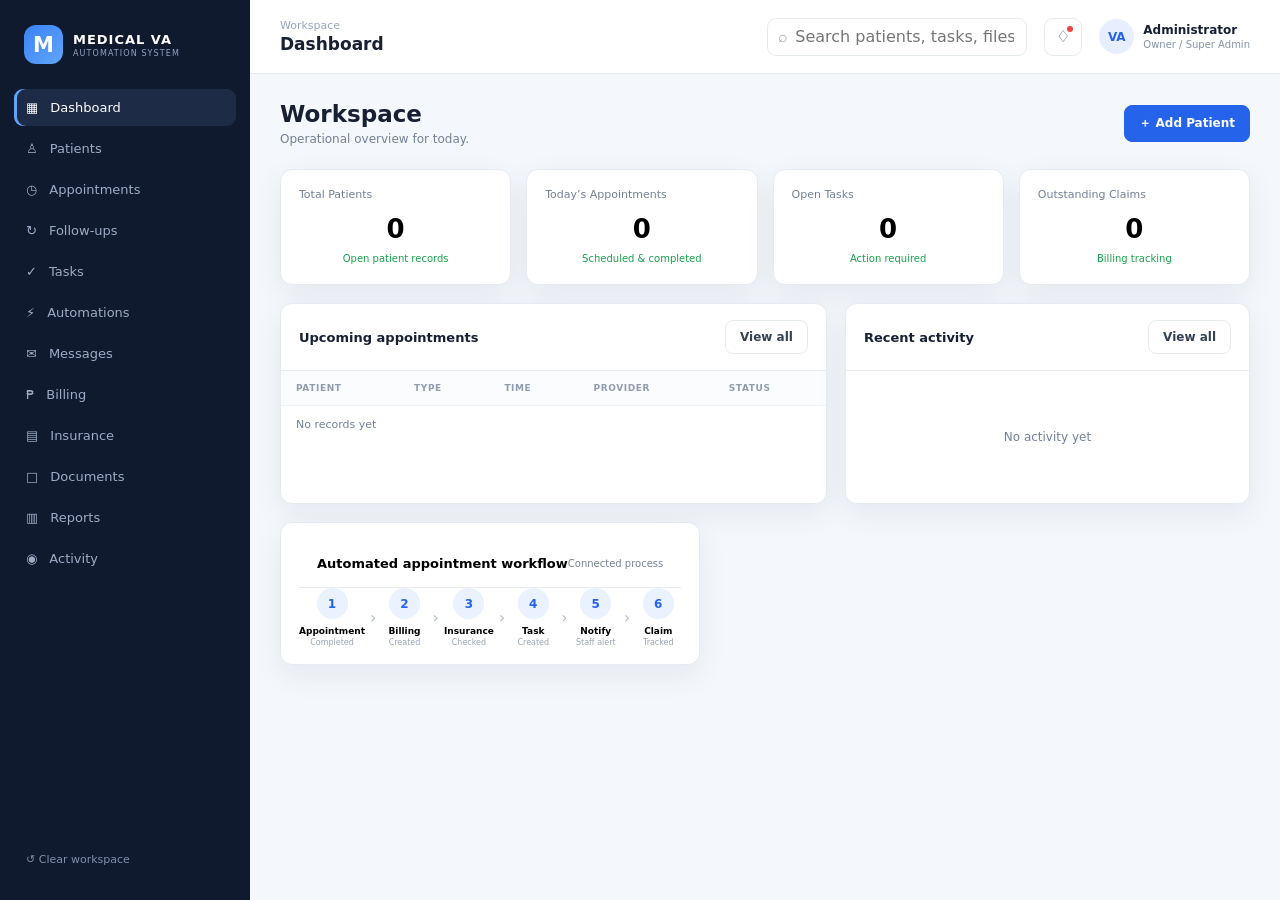
==== index.html @ 3e3c2de6 "Remove workspace ready status panel" ====
<!doctype html>
<html lang="en">
<head>
<meta charset="utf-8"><meta name="viewport" content="width=device-width,initial-scale=1">
<meta name="description" content="Medical VA Automation System — client-ready workflow management interface">
<title>Medical VA Automation System</title>
<link rel="stylesheet" href="styles.css">
</head>
<body>
<div id="app">
  <aside class="sidebar" id="sidebar">
    <div class="brand"><div class="brand-mark">M</div><div><strong>MEDICAL VA</strong><span>AUTOMATION SYSTEM</span></div></div>
    <nav id="nav">
      <button class="nav-item active" data-view="dashboard">▦ <span>Dashboard</span></button>
      <button class="nav-item" data-view="patients">♙ <span>Patients</span></button>
      <button class="nav-item" data-view="appointments">◷ <span>Appointments</span></button>
      <button class="nav-item" data-view="followups">↻ <span>Follow-ups</span></button>
      <button class="nav-item" data-view="tasks">✓ <span>Tasks</span></button>
      <button class="nav-item" data-view="automations">⚡ <span>Automations</span></button>
      <button class="nav-item" data-view="messages">✉ <span>Messages</span></button>
      <button class="nav-item" data-view="billing">₱ <span>Billing</span></button>
      <button class="nav-item" data-view="insurance">▤ <span>Insurance</span></button>
      <button class="nav-item" data-view="documents">□ <span>Documents</span></button>
      <button class="nav-item" data-view="reports">▥ <span>Reports</span></button>
      <button class="nav-item" data-view="activity">◉ <span>Activity</span></button>
    </nav>
    <div class="sidebar-bottom"><button id="resetDemo" class="reset">↺ Clear workspace</button></div>
  </aside>
  <main class="main">
    <header class="topbar"><button id="menu" class="icon-btn mobile-only">☰</button><div class="crumb"><span id="pageKicker">Workspace</span><b id="pageTitle">Dashboard</b></div><div class="top-actions"><label class="search">⌕<input id="globalSearch" placeholder="Search patients, tasks, files..."></label><button class="icon-btn" id="notificationBtn">♢<i id="notificationDot"></i></button><div class="user"><div class="avatar">VA</div><div><b>Administrator</b><small>Owner / Super Admin</small></div></div></div></header>
    <section id="content" class="content"></section>
  </main>
</div>
<div id="modalRoot"></div><div id="toast" class="toast"></div>
<script src="app.js"></script>
</body>
</html>
---- styles.css ----
:root{--bg:#f4f7fb;--panel:#fff;--ink:#172033;--muted:#748096;--line:#e6ebf2;--primary:#2563eb;--primary-soft:#eef4ff;--green:#16a34a;--amber:#d97706;--red:#dc2626;--shadow:0 10px 30px rgba(26,43,73,.07);font-family:Inter,ui-sans-serif,system-ui,-apple-system,BlinkMacSystemFont,"Segoe UI",sans-serif}*{box-sizing:border-box}body{margin:0;background:var(--bg);color:var(--ink)}button,input,select,textarea{font:inherit}button{cursor:pointer}.sidebar{position:fixed;inset:0 auto 0 0;width:250px;background:#101a2e;color:#dce5f7;padding:22px 14px;display:flex;flex-direction:column;z-index:10}.brand{display:flex;align-items:center;gap:10px;padding:3px 10px 25px}.brand-mark{width:39px;height:39px;border-radius:12px;background:linear-gradient(135deg,#3b82f6,#60a5fa);display:grid;place-items:center;color:#fff;font-size:21px;font-weight:800}.brand strong{display:block;font-size:13px;letter-spacing:1px;color:#fff}.brand span{display:block;font-size:8px;letter-spacing:1.1px;color:#92a3c3;margin-top:2px}nav{display:grid;gap:4px;overflow:auto}.nav-item{border:0;background:transparent;color:#9dacC5;text-align:left;padding:11px 12px;border-radius:9px;display:flex;gap:12px;align-items:center;font-size:13px}.nav-item:first-letter{font-size:17px}.nav-item:hover,.nav-item.active{background:#1d2b47;color:#fff}.nav-item.active{box-shadow:inset 3px 0 #60a5fa}.sidebar-bottom{margin-top:auto}.demo-note{display:flex;gap:9px;padding:12px;background:#17243d;border:1px solid #253653;border-radius:10px;font-size:11px}.demo-note b,.demo-note small{display:block}.demo-note small{color:#8190a9;margin-top:3px}.dot{width:8px;height:8px;border-radius:50%;background:#34d399;margin-top:3px}.reset{width:100%;border:0;background:transparent;color:#8090aa;text-align:left;font-size:11px;padding:12px}.main{margin-left:250px;min-height:100vh}.topbar{height:74px;background:#fff;border-bottom:1px solid var(--line);display:flex;align-items:center;justify-content:space-between;padding:0 30px;position:sticky;top:0;z-index:5}.crumb span{display:block;color:#9aa5b7;font-size:11px}.crumb b{display:block;font-size:17px;margin-top:2px}.top-actions{display:flex;align-items:center;gap:17px}.search{height:38px;width:260px;border:1px solid var(--line);border-radius:9px;display:flex;align-items:center;padding:0 10px;color:#99a4b5}.search input{border:0;outline:0;width:100%;padding-left:7px;color:var(--ink)}.icon-btn{position:relative;border:1px solid var(--line);background:#fff;width:38px;height:38px;border-radius:9px;color:#536177}.icon-btn i{position:absolute;width:6px;height:6px;background:#ef4444;border-radius:50%;right:8px;top:7px}.user{display:flex;align-items:center;gap:9px}.avatar{width:35px;height:35px;border-radius:50%;display:grid;place-items:center;background:#e7efff;color:#2563eb;font-weight:700;font-size:12px}.user b,.user small{display:block}.user b{font-size:12px}.user small{font-size:10px;color:#8793a7;margin-top:2px}.content{padding:27px 30px 45px;max-width:1600px;margin:auto}.page-head{display:flex;align-items:center;justify-content:space-between;margin-bottom:23px}.page-head h1{font-size:23px;margin:0}.page-head p{font-size:12px;color:var(--muted);margin:5px 0 0}.actions{display:flex;gap:8px}.btn{border:1px solid var(--line);background:#fff;color:#344056;border-radius:8px;padding:9px 14px;font-size:12px;font-weight:600}.btn.primary{background:var(--primary);border-color:var(--primary);color:#fff}.btn.danger{color:var(--red)}.stats{display:grid;grid-template-columns:repeat(4,1fr);gap:15px;margin-bottom:18px}.stat,.card{background:var(--panel);border:1px solid var(--line);border-radius:12px;box-shadow:var(--shadow)}.stat{padding:18px}.stat-top{display:flex;justify-content:space-between;color:var(--muted);font-size:11px}.stat-icon{width:31px;height:31px;border-radius:8px;background:var(--primary-soft);color:var(--primary);display:grid;place-items:center;font-size:16px}.stat strong{display:block;font-size:26px;margin:13px 0 3px}.trend{font-size:10px;color:var(--green)}.grid2{display:grid;grid-template-columns:1.35fr 1fr;gap:18px;margin-bottom:18px}.card{overflow:hidden}.card-head{padding:16px 18px;border-bottom:1px solid var(--line);display:flex;align-items:center;justify-content:space-between}.card-head h3{font-size:13px;margin:0}.card-head span{font-size:10px;color:var(--muted)}.table{width:100%;border-collapse:collapse}.table th,.table td{padding:12px 15px;text-align:left;border-bottom:1px solid #eef1f5;font-size:11px}.table th{font-size:9px;text-transform:uppercase;letter-spacing:.6px;color:#909caf;background:#fbfcfe}.table tr:last-child td{border-bottom:0}.patient{display:flex;align-items:center;gap:8px}.mini-avatar{width:27px;height:27px;border-radius:50%;background:#edf2f8;display:grid;place-items:center;font-size:9px;font-weight:700;color:#58677e}.badge{display:inline-flex;padding:4px 7px;border-radius:99px;font-size:9px;font-weight:700}.badge.green{background:#eaf8ef;color:#16803a}.badge.amber{background:#fff6e7;color:#b76800}.badge.blue{background:#edf4ff;color:#2862c9}.badge.red{background:#ffeded;color:#c02626}.activity{padding:14px 18px}.event{display:flex;gap:11px;padding:9px 0}.event-dot{width:8px;height:8px;border-radius:50%;background:#4f8df7;margin-top:4px;flex:0 0 auto}.event b{font-size:11px;font-weight:600}.event p{margin:2px 0 0;color:var(--muted);font-size:10px}.workflow{padding:17px 18px}.flow{display:flex;align-items:center;gap:5px}.flow-step{flex:1;text-align:center}.flow-step .circle{width:31px;height:31px;border-radius:50%;background:#eaf1ff;color:var(--primary);display:grid;place-items:center;margin:auto;font-size:12px;font-weight:800}.flow-step b{display:block;font-size:9px;margin-top:7px}.flow-step small{display:block;color:#9aa4b5;font-size:8px;margin-top:2px}.arrow{color:#b2bccb}.toolbar{display:flex;justify-content:space-between;gap:10px;margin-bottom:14px}.filter{border:1px solid var(--line);border-radius:8px;background:#fff;padding:9px 11px;font-size:11px;color:#556177;outline:0}.search-wide{width:280px}.empty{padding:45px;text-align:center;color:var(--muted);font-size:12px}.progress{height:7px;background:#edf1f6;border-radius:99px;overflow:hidden}.progress i{display:block;height:100%;background:var(--primary);border-radius:99px}.report-grid{display:grid;grid-template-columns:repeat(3,1fr);gap:15px}.report-card{padding:18px}.report-card strong{font-size:24px;display:block;margin:9px 0}.report-card span{font-size:10px;color:var(--muted)}.file-icon{width:31px;height:31px;border-radius:7px;background:#f0f4fa;display:grid;place-items:center;color:#56657a;font-weight:700}.modal-backdrop{position:fixed;inset:0;background:rgba(15,23,42,.48);display:grid;place-items:center;padding:18px;z-index:50}.modal{width:min(590px,100%);max-height:90vh;overflow:auto;background:#fff;border-radius:14px;box-shadow:0 25px 70px rgba(0,0,0,.22)}.modal-head{padding:17px 19px;border-bottom:1px solid var(--line);display:flex;justify-content:space-between}.modal-head h3{margin:0;font-size:15px}.modal-body{padding:18px}.form-grid{display:grid;grid-template-columns:1fr 1fr;gap:12px}.field{display:grid;gap:5px}.field.full{grid-column:1/-1}.field label{font-size:10px;font-weight:700;color:#68758a}.field input,.field select,.field textarea{width:100%;border:1px solid var(--line);border-radius:8px;padding:9px;outline:0;font-size:11px}.field textarea{min-height:80px;resize:vertical}.modal-foot{padding:13px 18px;border-top:1px solid var(--line);display:flex;justify-content:flex-end;gap:8px}.dropzone{border:2px dashed #cdd7e5;border-radius:10px;padding:30px;text-align:center;color:#718096;font-size:11px}.dropzone strong{display:block;color:#354158;margin-bottom:5px}.mobile-only{display:none}.toast{position:fixed;right:25px;bottom:25px;background:#172033;color:#fff;padding:11px 15px;border-radius:9px;font-size:11px;box-shadow:var(--shadow);opacity:0;transform:translateY(10px);pointer-events:none;transition:.25s;z-index:80}.toast.show{opacity:1;transform:none}@media(max-width:1050px){.stats{grid-template-columns:repeat(2,1fr)}.grid2{grid-template-columns:1fr}.search{width:190px}}@media(max-width:760px){.sidebar{transform:translateX(-100%);transition:.2s}.sidebar.open{transform:none}.main{margin-left:0}.mobile-only{display:block}.topbar{padding:0 14px}.top-actions .search,.user div:not(.avatar){display:none}.content{padding:20px 14px}.page-head{align-items:flex-start;gap:12px}.page-head h1{font-size:20px}.stats{grid-template-columns:1fr 1fr;gap:10px}.stat{padding:13px}.stat strong{font-size:21px}.form-grid{grid-template-columns:1fr}.table{min-width:650px}.card:has(.table){overflow:auto}.report-grid{grid-template-columns:1fr}.flow{overflow:auto;min-width:500px}.workflow{overflow:auto}}
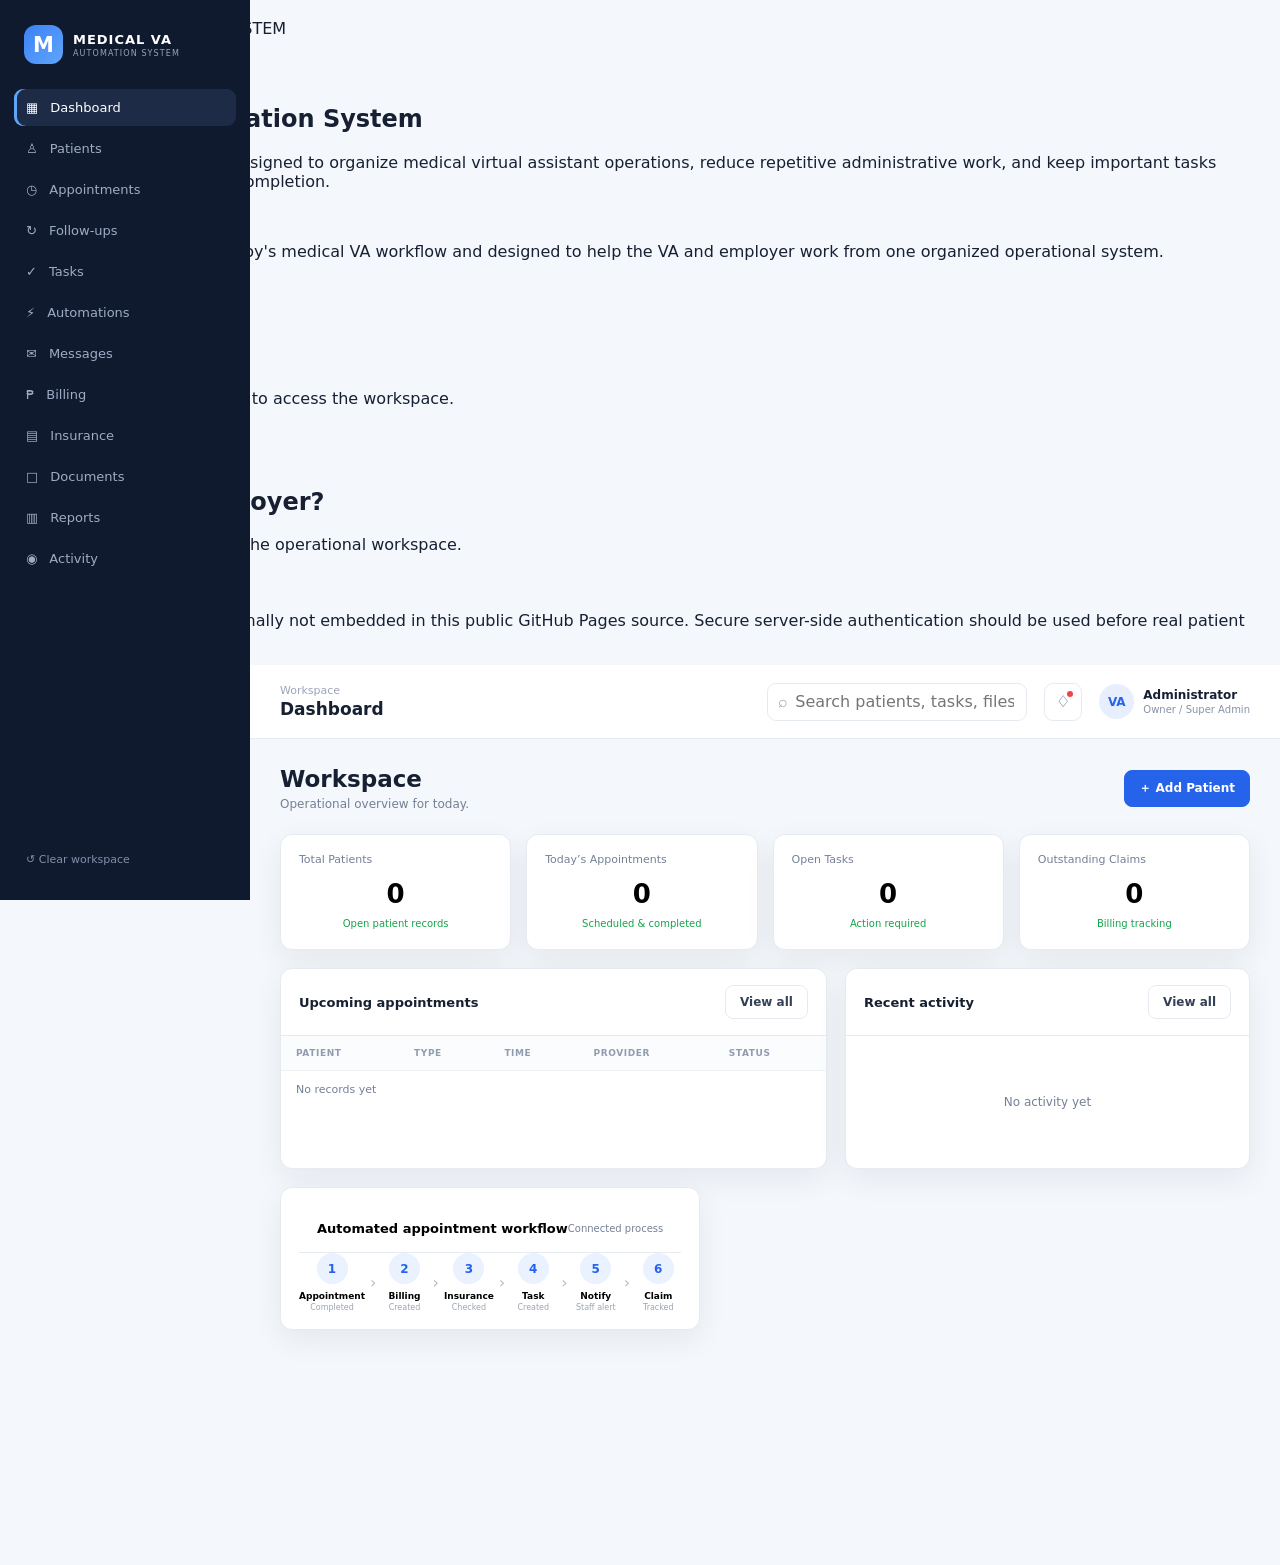
==== commit a3a7fec6: "Connect personalized front page to Medical VA app" ====
--- a/index.html
+++ b/index.html
@@ -2,12 +2,12 @@
 <html lang="en">
 <head>
 <meta charset="utf-8"><meta name="viewport" content="width=device-width,initial-scale=1">
-<meta name="description" content="Medical VA Automation System — client-ready workflow management interface">
+<meta name="description" content="Medical VA Automation System — personalized workflow management interface for VA Joy N. and employer operations">
 <title>Medical VA Automation System</title>
 <link rel="stylesheet" href="styles.css">
 </head>
 <body>
-<div id="app">
+<div id="app" class="auth-hidden">
   <aside class="sidebar" id="sidebar">
     <div class="brand"><div class="brand-mark">M</div><div><strong>MEDICAL VA</strong><span>AUTOMATION SYSTEM</span></div></div>
     <nav id="nav">
@@ -32,6 +32,7 @@
   </main>
 </div>
 <div id="modalRoot"></div><div id="toast" class="toast"></div>
+<script src="auth.js"></script>
 <script src="app.js"></script>
 </body>
 </html>
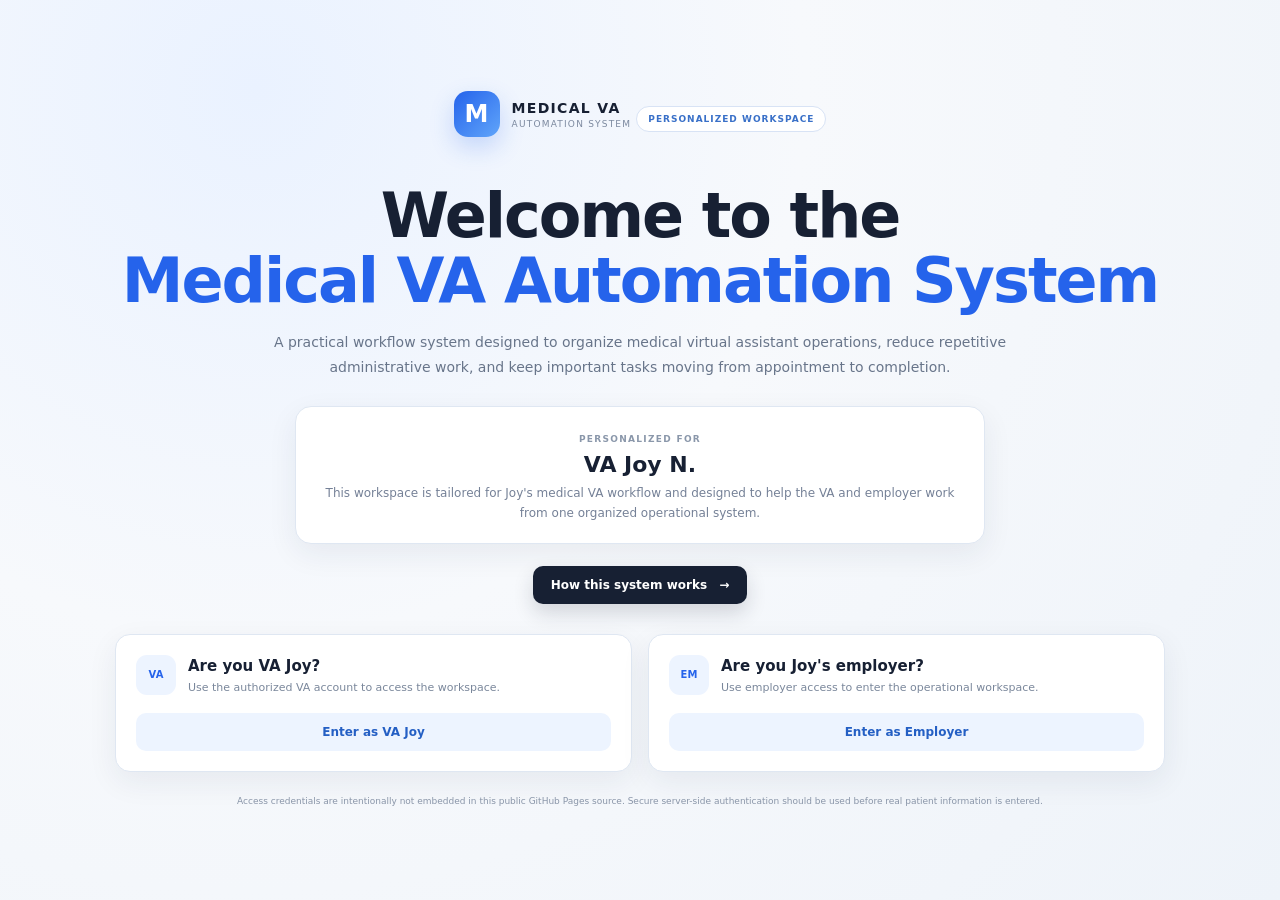
==== commit 4dfc5e0a: "Replace workspace clear control with NOTES navigation" ====
--- a/index.html
+++ b/index.html
@@ -17,14 +17,13 @@
       <button class="nav-item" data-view="followups">↻ <span>Follow-ups</span></button>
       <button class="nav-item" data-view="tasks">✓ <span>Tasks</span></button>
       <button class="nav-item" data-view="automations">⚡ <span>Automations</span></button>
-      <button class="nav-item" data-view="messages">✉ <span>Messages</span></button>
+      <button class="nav-item" data-view="notes">◇ <span>NOTES</span></button>
       <button class="nav-item" data-view="billing">₱ <span>Billing</span></button>
       <button class="nav-item" data-view="insurance">▤ <span>Insurance</span></button>
       <button class="nav-item" data-view="documents">□ <span>Documents</span></button>
       <button class="nav-item" data-view="reports">▥ <span>Reports</span></button>
       <button class="nav-item" data-view="activity">◉ <span>Activity</span></button>
     </nav>
-    <div class="sidebar-bottom"><button id="resetDemo" class="reset">↺ Clear workspace</button></div>
   </aside>
   <main class="main">
     <header class="topbar"><button id="menu" class="icon-btn mobile-only">☰</button><div class="crumb"><span id="pageKicker">Workspace</span><b id="pageTitle">Dashboard</b></div><div class="top-actions"><label class="search">⌕<input id="globalSearch" placeholder="Search patients, tasks, files..."></label><button class="icon-btn" id="notificationBtn">♢<i id="notificationDot"></i></button><div class="user"><div class="avatar">VA</div><div><b>Administrator</b><small>Owner / Super Admin</small></div></div></div></header>
@@ -34,5 +33,6 @@
 <div id="modalRoot"></div><div id="toast" class="toast"></div>
 <script src="auth.js"></script>
 <script src="app.js"></script>
+<script src="ui-overrides.js"></script>
 </body>
-</html>+</html>
--- a/styles.css
+++ b/styles.css
@@ -1 +1,2 @@
-:root{--bg:#f4f7fb;--panel:#fff;--ink:#172033;--muted:#748096;--line:#e6ebf2;--primary:#2563eb;--primary-soft:#eef4ff;--green:#16a34a;--amber:#d97706;--red:#dc2626;--shadow:0 10px 30px rgba(26,43,73,.07);font-family:Inter,ui-sans-serif,system-ui,-apple-system,BlinkMacSystemFont,"Segoe UI",sans-serif}*{box-sizing:border-box}body{margin:0;background:var(--bg);color:var(--ink)}button,input,select,textarea{font:inherit}button{cursor:pointer}.sidebar{position:fixed;inset:0 auto 0 0;width:250px;background:#101a2e;color:#dce5f7;padding:22px 14px;display:flex;flex-direction:column;z-index:10}.brand{display:flex;align-items:center;gap:10px;padding:3px 10px 25px}.brand-mark{width:39px;height:39px;border-radius:12px;background:linear-gradient(135deg,#3b82f6,#60a5fa);display:grid;place-items:center;color:#fff;font-size:21px;font-weight:800}.brand strong{display:block;font-size:13px;letter-spacing:1px;color:#fff}.brand span{display:block;font-size:8px;letter-spacing:1.1px;color:#92a3c3;margin-top:2px}nav{display:grid;gap:4px;overflow:auto}.nav-item{border:0;background:transparent;color:#9dacC5;text-align:left;padding:11px 12px;border-radius:9px;display:flex;gap:12px;align-items:center;font-size:13px}.nav-item:first-letter{font-size:17px}.nav-item:hover,.nav-item.active{background:#1d2b47;color:#fff}.nav-item.active{box-shadow:inset 3px 0 #60a5fa}.sidebar-bottom{margin-top:auto}.demo-note{display:flex;gap:9px;padding:12px;background:#17243d;border:1px solid #253653;border-radius:10px;font-size:11px}.demo-note b,.demo-note small{display:block}.demo-note small{color:#8190a9;margin-top:3px}.dot{width:8px;height:8px;border-radius:50%;background:#34d399;margin-top:3px}.reset{width:100%;border:0;background:transparent;color:#8090aa;text-align:left;font-size:11px;padding:12px}.main{margin-left:250px;min-height:100vh}.topbar{height:74px;background:#fff;border-bottom:1px solid var(--line);display:flex;align-items:center;justify-content:space-between;padding:0 30px;position:sticky;top:0;z-index:5}.crumb span{display:block;color:#9aa5b7;font-size:11px}.crumb b{display:block;font-size:17px;margin-top:2px}.top-actions{display:flex;align-items:center;gap:17px}.search{height:38px;width:260px;border:1px solid var(--line);border-radius:9px;display:flex;align-items:center;padding:0 10px;color:#99a4b5}.search input{border:0;outline:0;width:100%;padding-left:7px;color:var(--ink)}.icon-btn{position:relative;border:1px solid var(--line);background:#fff;width:38px;height:38px;border-radius:9px;color:#536177}.icon-btn i{position:absolute;width:6px;height:6px;background:#ef4444;border-radius:50%;right:8px;top:7px}.user{display:flex;align-items:center;gap:9px}.avatar{width:35px;height:35px;border-radius:50%;display:grid;place-items:center;background:#e7efff;color:#2563eb;font-weight:700;font-size:12px}.user b,.user small{display:block}.user b{font-size:12px}.user small{font-size:10px;color:#8793a7;margin-top:2px}.content{padding:27px 30px 45px;max-width:1600px;margin:auto}.page-head{display:flex;align-items:center;justify-content:space-between;margin-bottom:23px}.page-head h1{font-size:23px;margin:0}.page-head p{font-size:12px;color:var(--muted);margin:5px 0 0}.actions{display:flex;gap:8px}.btn{border:1px solid var(--line);background:#fff;color:#344056;border-radius:8px;padding:9px 14px;font-size:12px;font-weight:600}.btn.primary{background:var(--primary);border-color:var(--primary);color:#fff}.btn.danger{color:var(--red)}.stats{display:grid;grid-template-columns:repeat(4,1fr);gap:15px;margin-bottom:18px}.stat,.card{background:var(--panel);border:1px solid var(--line);border-radius:12px;box-shadow:var(--shadow)}.stat{padding:18px}.stat-top{display:flex;justify-content:space-between;color:var(--muted);font-size:11px}.stat-icon{width:31px;height:31px;border-radius:8px;background:var(--primary-soft);color:var(--primary);display:grid;place-items:center;font-size:16px}.stat strong{display:block;font-size:26px;margin:13px 0 3px}.trend{font-size:10px;color:var(--green)}.grid2{display:grid;grid-template-columns:1.35fr 1fr;gap:18px;margin-bottom:18px}.card{overflow:hidden}.card-head{padding:16px 18px;border-bottom:1px solid var(--line);display:flex;align-items:center;justify-content:space-between}.card-head h3{font-size:13px;margin:0}.card-head span{font-size:10px;color:var(--muted)}.table{width:100%;border-collapse:collapse}.table th,.table td{padding:12px 15px;text-align:left;border-bottom:1px solid #eef1f5;font-size:11px}.table th{font-size:9px;text-transform:uppercase;letter-spacing:.6px;color:#909caf;background:#fbfcfe}.table tr:last-child td{border-bottom:0}.patient{display:flex;align-items:center;gap:8px}.mini-avatar{width:27px;height:27px;border-radius:50%;background:#edf2f8;display:grid;place-items:center;font-size:9px;font-weight:700;color:#58677e}.badge{display:inline-flex;padding:4px 7px;border-radius:99px;font-size:9px;font-weight:700}.badge.green{background:#eaf8ef;color:#16803a}.badge.amber{background:#fff6e7;color:#b76800}.badge.blue{background:#edf4ff;color:#2862c9}.badge.red{background:#ffeded;color:#c02626}.activity{padding:14px 18px}.event{display:flex;gap:11px;padding:9px 0}.event-dot{width:8px;height:8px;border-radius:50%;background:#4f8df7;margin-top:4px;flex:0 0 auto}.event b{font-size:11px;font-weight:600}.event p{margin:2px 0 0;color:var(--muted);font-size:10px}.workflow{padding:17px 18px}.flow{display:flex;align-items:center;gap:5px}.flow-step{flex:1;text-align:center}.flow-step .circle{width:31px;height:31px;border-radius:50%;background:#eaf1ff;color:var(--primary);display:grid;place-items:center;margin:auto;font-size:12px;font-weight:800}.flow-step b{display:block;font-size:9px;margin-top:7px}.flow-step small{display:block;color:#9aa4b5;font-size:8px;margin-top:2px}.arrow{color:#b2bccb}.toolbar{display:flex;justify-content:space-between;gap:10px;margin-bottom:14px}.filter{border:1px solid var(--line);border-radius:8px;background:#fff;padding:9px 11px;font-size:11px;color:#556177;outline:0}.search-wide{width:280px}.empty{padding:45px;text-align:center;color:var(--muted);font-size:12px}.progress{height:7px;background:#edf1f6;border-radius:99px;overflow:hidden}.progress i{display:block;height:100%;background:var(--primary);border-radius:99px}.report-grid{display:grid;grid-template-columns:repeat(3,1fr);gap:15px}.report-card{padding:18px}.report-card strong{font-size:24px;display:block;margin:9px 0}.report-card span{font-size:10px;color:var(--muted)}.file-icon{width:31px;height:31px;border-radius:7px;background:#f0f4fa;display:grid;place-items:center;color:#56657a;font-weight:700}.modal-backdrop{position:fixed;inset:0;background:rgba(15,23,42,.48);display:grid;place-items:center;padding:18px;z-index:50}.modal{width:min(590px,100%);max-height:90vh;overflow:auto;background:#fff;border-radius:14px;box-shadow:0 25px 70px rgba(0,0,0,.22)}.modal-head{padding:17px 19px;border-bottom:1px solid var(--line);display:flex;justify-content:space-between}.modal-head h3{margin:0;font-size:15px}.modal-body{padding:18px}.form-grid{display:grid;grid-template-columns:1fr 1fr;gap:12px}.field{display:grid;gap:5px}.field.full{grid-column:1/-1}.field label{font-size:10px;font-weight:700;color:#68758a}.field input,.field select,.field textarea{width:100%;border:1px solid var(--line);border-radius:8px;padding:9px;outline:0;font-size:11px}.field textarea{min-height:80px;resize:vertical}.modal-foot{padding:13px 18px;border-top:1px solid var(--line);display:flex;justify-content:flex-end;gap:8px}.dropzone{border:2px dashed #cdd7e5;border-radius:10px;padding:30px;text-align:center;color:#718096;font-size:11px}.dropzone strong{display:block;color:#354158;margin-bottom:5px}.mobile-only{display:none}.toast{position:fixed;right:25px;bottom:25px;background:#172033;color:#fff;padding:11px 15px;border-radius:9px;font-size:11px;box-shadow:var(--shadow);opacity:0;transform:translateY(10px);pointer-events:none;transition:.25s;z-index:80}.toast.show{opacity:1;transform:none}@media(max-width:1050px){.stats{grid-template-columns:repeat(2,1fr)}.grid2{grid-template-columns:1fr}.search{width:190px}}@media(max-width:760px){.sidebar{transform:translateX(-100%);transition:.2s}.sidebar.open{transform:none}.main{margin-left:0}.mobile-only{display:block}.topbar{padding:0 14px}.top-actions .search,.user div:not(.avatar){display:none}.content{padding:20px 14px}.page-head{align-items:flex-start;gap:12px}.page-head h1{font-size:20px}.stats{grid-template-columns:1fr 1fr;gap:10px}.stat{padding:13px}.stat strong{font-size:21px}.form-grid{grid-template-columns:1fr}.table{min-width:650px}.card:has(.table){overflow:auto}.report-grid{grid-template-columns:1fr}.flow{overflow:auto;min-width:500px}.workflow{overflow:auto}}
+:root{--bg:#f4f7fb;--panel:#fff;--ink:#172033;--muted:#748096;--line:#e6ebf2;--primary:#2563eb;--primary-soft:#eef4ff;--green:#16a34a;--amber:#d97706;--red:#dc2626;--shadow:0 10px 30px rgba(26,43,73,.07);font-family:Inter,ui-sans-serif,system-ui,-apple-system,BlinkMacSystemFont,"Segoe UI",sans-serif}*{box-sizing:border-box}body{margin:0;background:var(--bg);color:var(--ink)}button,input,select,textarea{font:inherit}button{cursor:pointer}.sidebar{position:fixed;inset:0 auto 0 0;width:250px;background:#101a2e;color:#dce5f7;padding:22px 14px;display:flex;flex-direction:column;z-index:10}.brand{display:flex;align-items:center;gap:10px;padding:3px 10px 25px}.brand-mark{width:39px;height:39px;border-radius:12px;background:linear-gradient(135deg,#3b82f6,#60a5fa);display:grid;place-items:center;color:#fff;font-size:21px;font-weight:800}.brand strong{display:block;font-size:13px;letter-spacing:1px;color:#fff}.brand span{display:block;font-size:8px;letter-spacing:1.1px;color:#92a3c3;margin-top:2px}nav{display:grid;gap:4px;overflow:auto}.nav-item{border:0;background:transparent;color:#9dacC5;text-align:left;padding:11px 12px;border-radius:9px;display:flex;gap:12px;align-items:center;font-size:13px}.nav-item:first-letter{font-size:17px}.nav-item:hover,.nav-item.active{background:#1d2b47;color:#fff}.nav-item.active{box-shadow:inset 3px 0 #60a5fa}.sidebar-bottom{margin-top:auto}.reset{width:100%;border:0;background:transparent;color:#8090aa;text-align:left;font-size:11px;padding:12px}.main{margin-left:250px;min-height:100vh}.topbar{height:74px;background:#fff;border-bottom:1px solid var(--line);display:flex;align-items:center;justify-content:space-between;padding:0 30px;position:sticky;top:0;z-index:5}.crumb span{display:block;color:#9aa5b7;font-size:11px}.crumb b{display:block;font-size:17px;margin-top:2px}.top-actions{display:flex;align-items:center;gap:17px}.search{height:38px;width:260px;border:1px solid var(--line);border-radius:9px;display:flex;align-items:center;padding:0 10px;color:#99a4b5}.search input{border:0;outline:0;width:100%;padding-left:7px;color:var(--ink)}.icon-btn{position:relative;border:1px solid var(--line);background:#fff;width:38px;height:38px;border-radius:9px;color:#536177}.icon-btn i{position:absolute;width:6px;height:6px;background:#ef4444;border-radius:50%;right:8px;top:7px}.user{display:flex;align-items:center;gap:9px}.avatar{width:35px;height:35px;border-radius:50%;display:grid;place-items:center;background:#e7efff;color:#2563eb;font-weight:700;font-size:12px}.user b,.user small{display:block}.user b{font-size:12px}.user small{font-size:10px;color:#8793a7;margin-top:2px}.content{padding:27px 30px 45px;max-width:1600px;margin:auto}.page-head{display:flex;align-items:center;justify-content:space-between;margin-bottom:23px}.page-head h1{font-size:23px;margin:0}.page-head p{font-size:12px;color:var(--muted);margin:5px 0 0}.actions{display:flex;gap:8px}.btn{border:1px solid var(--line);background:#fff;color:#344056;border-radius:8px;padding:9px 14px;font-size:12px;font-weight:600}.btn.primary{background:var(--primary);border-color:var(--primary);color:#fff}.btn.danger{color:var(--red)}.stats{display:grid;grid-template-columns:repeat(4,1fr);gap:15px;margin-bottom:18px}.stat,.card{background:var(--panel);border:1px solid var(--line);border-radius:12px;box-shadow:var(--shadow)}.stat{padding:18px}.stat-top{display:flex;justify-content:space-between;color:var(--muted);font-size:11px}.stat-icon{width:31px;height:31px;border-radius:8px;background:var(--primary-soft);color:var(--primary);display:grid;place-items:center;font-size:16px}.stat strong{display:block;font-size:26px;margin:13px 0 3px}.trend{font-size:10px;color:var(--green)}.grid2{display:grid;grid-template-columns:1.35fr 1fr;gap:18px;margin-bottom:18px}.card{overflow:hidden}.card-head{padding:16px 18px;border-bottom:1px solid var(--line);display:flex;align-items:center;justify-content:space-between}.card-head h3{font-size:13px;margin:0}.card-head span{font-size:10px;color:var(--muted)}.table{width:100%;border-collapse:collapse}.table th,.table td{padding:12px 15px;text-align:left;border-bottom:1px solid #eef1f5;font-size:11px}.table th{font-size:9px;text-transform:uppercase;letter-spacing:.6px;color:#909caf;background:#fbfcfe}.table tr:last-child td{border-bottom:0}.patient{display:flex;align-items:center;gap:8px}.mini-avatar{width:27px;height:27px;border-radius:50%;background:#edf2f8;display:grid;place-items:center;font-size:9px;font-weight:700;color:#58677e}.badge{display:inline-flex;padding:4px 7px;border-radius:99px;font-size:9px;font-weight:700}.badge.green{background:#eaf8ef;color:#16803a}.badge.amber{background:#fff6e7;color:#b76800}.badge.blue{background:#edf4ff;color:#2862c9}.badge.red{background:#ffeded;color:#c02626}.activity{padding:14px 18px}.event{display:flex;gap:11px;padding:9px 0}.event-dot{width:8px;height:8px;border-radius:50%;background:#4f8df7;margin-top:4px;flex:0 0 auto}.event b{font-size:11px;font-weight:600}.event p{margin:2px 0 0;color:var(--muted);font-size:10px}.workflow{padding:17px 18px}.flow{display:flex;align-items:center;gap:5px}.flow-step{flex:1;text-align:center}.flow-step .circle{width:31px;height:31px;border-radius:50%;background:#eaf1ff;color:var(--primary);display:grid;place-items:center;margin:auto;font-size:12px;font-weight:800}.flow-step b{display:block;font-size:9px;margin-top:7px}.flow-step small{display:block;color:#9aa4b5;font-size:8px;margin-top:2px}.arrow{color:#b2bccb}.toolbar{display:flex;justify-content:space-between;gap:10px;margin-bottom:14px}.filter{border:1px solid var(--line);border-radius:8px;background:#fff;padding:9px 11px;font-size:11px;color:#556177;outline:0}.search-wide{width:280px}.empty{padding:45px;text-align:center;color:var(--muted);font-size:12px}.progress{height:7px;background:#edf1f6;border-radius:99px;overflow:hidden}.progress i{display:block;height:100%;background:var(--primary);border-radius:99px}.report-grid{display:grid;grid-template-columns:repeat(3,1fr);gap:15px}.report-card{padding:18px}.report-card strong{font-size:24px;display:block;margin:9px 0}.report-card span{font-size:10px;color:var(--muted)}.file-icon{width:31px;height:31px;border-radius:7px;background:#f0f4fa;display:grid;place-items:center;color:#56657a;font-weight:700}.modal-backdrop{position:fixed;inset:0;background:rgba(15,23,42,.48);display:grid;place-items:center;padding:18px;z-index:50}.modal{width:min(590px,100%);max-height:90vh;overflow:auto;background:#fff;border-radius:14px;box-shadow:0 25px 70px rgba(0,0,0,.22)}.modal-head{padding:17px 19px;border-bottom:1px solid var(--line);display:flex;justify-content:space-between}.modal-head h3{margin:0;font-size:15px}.modal-body{padding:18px}.form-grid{display:grid;grid-template-columns:1fr 1fr;gap:12px}.field{display:grid;gap:5px}.field.full{grid-column:1/-1}.field label{font-size:10px;font-weight:700;color:#68758a}.field input,.field select,.field textarea{width:100%;border:1px solid var(--line);border-radius:8px;padding:9px;outline:0;font-size:11px}.field textarea{min-height:80px;resize:vertical}.modal-foot{padding:13px 18px;border-top:1px solid var(--line);display:flex;justify-content:flex-end;gap:8px}.dropzone{border:2px dashed #cdd7e5;border-radius:10px;padding:30px;text-align:center;color:#718096;font-size:11px}.dropzone strong{display:block;color:#354158;margin-bottom:5px}.mobile-only{display:none}.toast{position:fixed;right:25px;bottom:25px;background:#172033;color:#fff;padding:11px 15px;border-radius:9px;font-size:11px;box-shadow:var(--shadow);opacity:0;transform:translateY(10px);pointer-events:none;transition:.25s;z-index:80}.toast.show{opacity:1;transform:none}
+.auth-hidden{display:none!important}.auth-page{background:radial-gradient(circle at 20% 10%,#eaf2ff 0,#f7f9fc 42%,#eef3f9 100%);min-height:100vh}.auth-landing{min-height:100vh;padding:48px 22px;display:grid;place-items:center}.auth-hero{width:min(1050px,100%);text-align:center}.auth-brand{display:inline-flex;align-items:center;gap:12px;text-align:left;margin-bottom:28px}.auth-brand .auth-mark{width:46px;height:46px;border-radius:14px;background:linear-gradient(135deg,#2563eb,#60a5fa);display:grid;place-items:center;color:#fff;font-size:24px;font-weight:800;box-shadow:0 10px 25px rgba(37,99,235,.22)}.auth-brand b{display:block;font-size:14px;letter-spacing:1.3px}.auth-brand span{display:block;font-size:9px;letter-spacing:1.2px;color:#7c899f;margin-top:3px}.auth-badge{display:inline-block;padding:7px 11px;border:1px solid #d8e3f5;border-radius:99px;background:#fff;color:#3970c8;font-size:9px;font-weight:800;letter-spacing:1px}.auth-hero h1{font-size:clamp(34px,5vw,62px);line-height:1.05;letter-spacing:-2px;margin:18px 0 17px}.auth-hero h1 strong{color:#2563eb}.auth-lead{max-width:760px;margin:0 auto;color:#68758a;font-size:14px;line-height:1.75}.auth-personal{max-width:690px;margin:27px auto 22px;padding:20px 24px;background:#fff;border:1px solid #dfe7f2;border-radius:16px;box-shadow:var(--shadow)}.auth-personal span{font-size:9px;font-weight:800;letter-spacing:1.3px;color:#8a97aa}.auth-personal strong{display:block;font-size:22px;margin-top:6px;color:#172033}.auth-personal p{margin:7px 0 0;color:#758197;font-size:12px;line-height:1.6}.auth-actions{margin:20px 0 30px}.auth-primary,.auth-secondary{border:0;border-radius:10px;padding:12px 18px;font-size:12px;font-weight:750;transition:.2s}.auth-primary{background:#172033;color:#fff;box-shadow:0 9px 20px rgba(23,32,51,.16)}.auth-primary:hover,.auth-secondary:hover{transform:translateY(-1px)}.auth-primary span{margin-left:8px}.auth-access{display:grid;grid-template-columns:1fr 1fr;gap:16px;text-align:left}.access-card{background:#fff;border:1px solid #dfe7f2;border-radius:15px;padding:20px;display:grid;grid-template-columns:auto 1fr;gap:12px;align-items:start;box-shadow:var(--shadow)}.access-icon{width:40px;height:40px;border-radius:11px;background:#edf4ff;color:#2563eb;display:grid;place-items:center;font-size:10px;font-weight:800}.access-card h2{font-size:15px;margin:2px 0 5px}.access-card p{font-size:11px;color:#7a879b;line-height:1.5;margin:0}.auth-secondary{grid-column:1/-1;background:#edf4ff;color:#245fc4;width:100%;margin-top:5px}.auth-note{font-size:9px;color:#8995a8;max-width:850px;margin:22px auto 0;line-height:1.6}.auth-modal-backdrop{z-index:100}.auth-info-modal{width:min(760px,100%)}.auth-info>p{font-size:12px;color:#66748a;line-height:1.6}.info-block{padding:11px 0;border-bottom:1px solid #eef1f5}.info-block b{display:block;font-size:11px;margin-bottom:4px}.info-block span{display:block;font-size:11px;color:#6e7b90;line-height:1.55}.info-columns{display:grid;grid-template-columns:1fr 1fr;gap:18px;margin-top:18px}.info-columns>div{background:#f8fafc;border:1px solid #e6ebf2;border-radius:10px;padding:15px}.info-columns h4{margin:0 0 9px;font-size:12px}.info-columns ul{margin:0;padding-left:17px;color:#68758a;font-size:10px;line-height:1.9}.info-note{margin-top:17px;padding:12px;background:#fff8e8;border:1px solid #f1dfb3;border-radius:9px;color:#7a6432;font-size:10px;line-height:1.55}.auth-form{display:grid;gap:14px}.auth-form .field span{font-size:10px;font-weight:700;color:#68758a}.auth-error{margin:0;color:#b45309;font-size:10px;line-height:1.5}@media(max-width:760px){.sidebar{transform:translateX(-100%);transition:.2s}.sidebar.open{transform:none}.main{margin-left:0}.mobile-only{display:block}.topbar{padding:0 14px}.top-actions .search,.user div:not(.avatar){display:none}.content{padding:20px 14px}.page-head{align-items:flex-start;gap:12px}.page-head h1{font-size:20px}.stats{grid-template-columns:1fr 1fr;gap:10px}.stat{padding:13px}.stat strong{font-size:21px}.form-grid{grid-template-columns:1fr}.table{min-width:650px}.card:has(.table){overflow:auto}.report-grid{grid-template-columns:1fr}.flow{overflow:auto;min-width:500px}.workflow{overflow:auto}.auth-landing{padding:30px 14px}.auth-hero h1{letter-spacing:-1px}.auth-access,.info-columns{grid-template-columns:1fr}.access-card{padding:16px}}
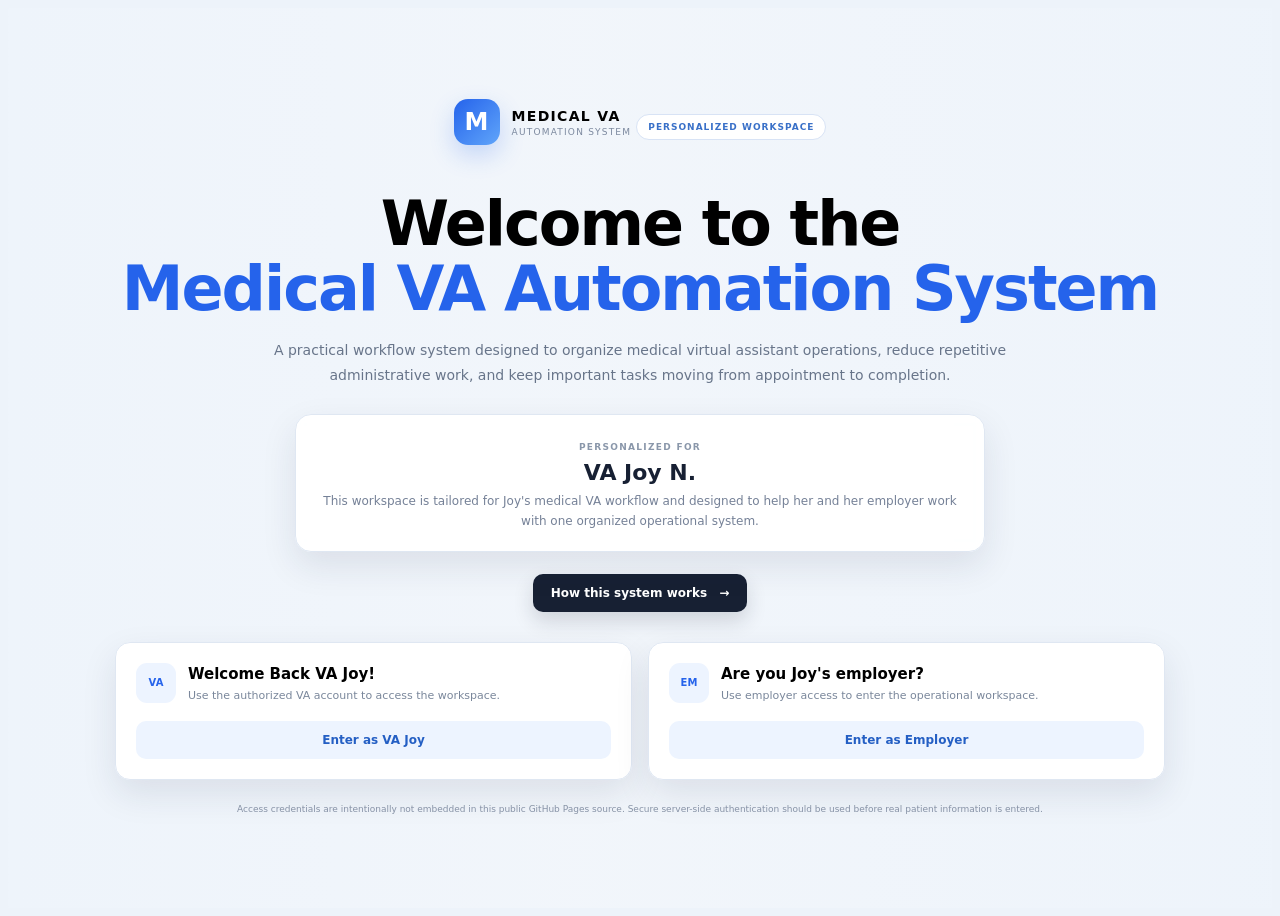
==== commit 1186d6a1: "Bust GitHub Pages cache for latest landing page assets" ====
--- a/index.html
+++ b/index.html
@@ -4,7 +4,7 @@
 <meta charset="utf-8"><meta name="viewport" content="width=device-width,initial-scale=1">
 <meta name="description" content="Medical VA Automation System — personalized workflow management interface for VA Joy N. and employer operations">
 <title>Medical VA Automation System</title>
-<link rel="stylesheet" href="styles.css">
+<link rel="stylesheet" href="styles.css?v=20260908">
 </head>
 <body>
 <div id="app" class="auth-hidden">
@@ -24,6 +24,9 @@
       <button class="nav-item" data-view="reports">▥ <span>Reports</span></button>
       <button class="nav-item" data-view="activity">◉ <span>Activity</span></button>
     </nav>
+    <div class="sidebar-bottom">
+      <button id="homePageBtn" class="reset home-page-btn">← Go out to Home Page</button>
+    </div>
   </aside>
   <main class="main">
     <header class="topbar"><button id="menu" class="icon-btn mobile-only">☰</button><div class="crumb"><span id="pageKicker">Workspace</span><b id="pageTitle">Dashboard</b></div><div class="top-actions"><label class="search">⌕<input id="globalSearch" placeholder="Search patients, tasks, files..."></label><button class="icon-btn" id="notificationBtn">♢<i id="notificationDot"></i></button><div class="user"><div class="avatar">VA</div><div><b>Administrator</b><small>Owner / Super Admin</small></div></div></div></header>
@@ -31,8 +34,8 @@
   </main>
 </div>
 <div id="modalRoot"></div><div id="toast" class="toast"></div>
-<script src="auth.js"></script>
-<script src="app.js"></script>
-<script src="ui-overrides.js"></script>
+<script src="auth.js?v=20260908"></script>
+<script src="app.js?v=20260908"></script>
+<script src="ui-overrides.js?v=20260908"></script>
 </body>
 </html>
--- a/styles.css
+++ b/styles.css
@@ -1,2 +1 @@
-:root{--bg:#f4f7fb;--panel:#fff;--ink:#172033;--muted:#748096;--line:#e6ebf2;--primary:#2563eb;--primary-soft:#eef4ff;--green:#16a34a;--amber:#d97706;--red:#dc2626;--shadow:0 10px 30px rgba(26,43,73,.07);font-family:Inter,ui-sans-serif,system-ui,-apple-system,BlinkMacSystemFont,"Segoe UI",sans-serif}*{box-sizing:border-box}body{margin:0;background:var(--bg);color:var(--ink)}button,input,select,textarea{font:inherit}button{cursor:pointer}.sidebar{position:fixed;inset:0 auto 0 0;width:250px;background:#101a2e;color:#dce5f7;padding:22px 14px;display:flex;flex-direction:column;z-index:10}.brand{display:flex;align-items:center;gap:10px;padding:3px 10px 25px}.brand-mark{width:39px;height:39px;border-radius:12px;background:linear-gradient(135deg,#3b82f6,#60a5fa);display:grid;place-items:center;color:#fff;font-size:21px;font-weight:800}.brand strong{display:block;font-size:13px;letter-spacing:1px;color:#fff}.brand span{display:block;font-size:8px;letter-spacing:1.1px;color:#92a3c3;margin-top:2px}nav{display:grid;gap:4px;overflow:auto}.nav-item{border:0;background:transparent;color:#9dacC5;text-align:left;padding:11px 12px;border-radius:9px;display:flex;gap:12px;align-items:center;font-size:13px}.nav-item:first-letter{font-size:17px}.nav-item:hover,.nav-item.active{background:#1d2b47;color:#fff}.nav-item.active{box-shadow:inset 3px 0 #60a5fa}.sidebar-bottom{margin-top:auto}.reset{width:100%;border:0;background:transparent;color:#8090aa;text-align:left;font-size:11px;padding:12px}.main{margin-left:250px;min-height:100vh}.topbar{height:74px;background:#fff;border-bottom:1px solid var(--line);display:flex;align-items:center;justify-content:space-between;padding:0 30px;position:sticky;top:0;z-index:5}.crumb span{display:block;color:#9aa5b7;font-size:11px}.crumb b{display:block;font-size:17px;margin-top:2px}.top-actions{display:flex;align-items:center;gap:17px}.search{height:38px;width:260px;border:1px solid var(--line);border-radius:9px;display:flex;align-items:center;padding:0 10px;color:#99a4b5}.search input{border:0;outline:0;width:100%;padding-left:7px;color:var(--ink)}.icon-btn{position:relative;border:1px solid var(--line);background:#fff;width:38px;height:38px;border-radius:9px;color:#536177}.icon-btn i{position:absolute;width:6px;height:6px;background:#ef4444;border-radius:50%;right:8px;top:7px}.user{display:flex;align-items:center;gap:9px}.avatar{width:35px;height:35px;border-radius:50%;display:grid;place-items:center;background:#e7efff;color:#2563eb;font-weight:700;font-size:12px}.user b,.user small{display:block}.user b{font-size:12px}.user small{font-size:10px;color:#8793a7;margin-top:2px}.content{padding:27px 30px 45px;max-width:1600px;margin:auto}.page-head{display:flex;align-items:center;justify-content:space-between;margin-bottom:23px}.page-head h1{font-size:23px;margin:0}.page-head p{font-size:12px;color:var(--muted);margin:5px 0 0}.actions{display:flex;gap:8px}.btn{border:1px solid var(--line);background:#fff;color:#344056;border-radius:8px;padding:9px 14px;font-size:12px;font-weight:600}.btn.primary{background:var(--primary);border-color:var(--primary);color:#fff}.btn.danger{color:var(--red)}.stats{display:grid;grid-template-columns:repeat(4,1fr);gap:15px;margin-bottom:18px}.stat,.card{background:var(--panel);border:1px solid var(--line);border-radius:12px;box-shadow:var(--shadow)}.stat{padding:18px}.stat-top{display:flex;justify-content:space-between;color:var(--muted);font-size:11px}.stat-icon{width:31px;height:31px;border-radius:8px;background:var(--primary-soft);color:var(--primary);display:grid;place-items:center;font-size:16px}.stat strong{display:block;font-size:26px;margin:13px 0 3px}.trend{font-size:10px;color:var(--green)}.grid2{display:grid;grid-template-columns:1.35fr 1fr;gap:18px;margin-bottom:18px}.card{overflow:hidden}.card-head{padding:16px 18px;border-bottom:1px solid var(--line);display:flex;align-items:center;justify-content:space-between}.card-head h3{font-size:13px;margin:0}.card-head span{font-size:10px;color:var(--muted)}.table{width:100%;border-collapse:collapse}.table th,.table td{padding:12px 15px;text-align:left;border-bottom:1px solid #eef1f5;font-size:11px}.table th{font-size:9px;text-transform:uppercase;letter-spacing:.6px;color:#909caf;background:#fbfcfe}.table tr:last-child td{border-bottom:0}.patient{display:flex;align-items:center;gap:8px}.mini-avatar{width:27px;height:27px;border-radius:50%;background:#edf2f8;display:grid;place-items:center;font-size:9px;font-weight:700;color:#58677e}.badge{display:inline-flex;padding:4px 7px;border-radius:99px;font-size:9px;font-weight:700}.badge.green{background:#eaf8ef;color:#16803a}.badge.amber{background:#fff6e7;color:#b76800}.badge.blue{background:#edf4ff;color:#2862c9}.badge.red{background:#ffeded;color:#c02626}.activity{padding:14px 18px}.event{display:flex;gap:11px;padding:9px 0}.event-dot{width:8px;height:8px;border-radius:50%;background:#4f8df7;margin-top:4px;flex:0 0 auto}.event b{font-size:11px;font-weight:600}.event p{margin:2px 0 0;color:var(--muted);font-size:10px}.workflow{padding:17px 18px}.flow{display:flex;align-items:center;gap:5px}.flow-step{flex:1;text-align:center}.flow-step .circle{width:31px;height:31px;border-radius:50%;background:#eaf1ff;color:var(--primary);display:grid;place-items:center;margin:auto;font-size:12px;font-weight:800}.flow-step b{display:block;font-size:9px;margin-top:7px}.flow-step small{display:block;color:#9aa4b5;font-size:8px;margin-top:2px}.arrow{color:#b2bccb}.toolbar{display:flex;justify-content:space-between;gap:10px;margin-bottom:14px}.filter{border:1px solid var(--line);border-radius:8px;background:#fff;padding:9px 11px;font-size:11px;color:#556177;outline:0}.search-wide{width:280px}.empty{padding:45px;text-align:center;color:var(--muted);font-size:12px}.progress{height:7px;background:#edf1f6;border-radius:99px;overflow:hidden}.progress i{display:block;height:100%;background:var(--primary);border-radius:99px}.report-grid{display:grid;grid-template-columns:repeat(3,1fr);gap:15px}.report-card{padding:18px}.report-card strong{font-size:24px;display:block;margin:9px 0}.report-card span{font-size:10px;color:var(--muted)}.file-icon{width:31px;height:31px;border-radius:7px;background:#f0f4fa;display:grid;place-items:center;color:#56657a;font-weight:700}.modal-backdrop{position:fixed;inset:0;background:rgba(15,23,42,.48);display:grid;place-items:center;padding:18px;z-index:50}.modal{width:min(590px,100%);max-height:90vh;overflow:auto;background:#fff;border-radius:14px;box-shadow:0 25px 70px rgba(0,0,0,.22)}.modal-head{padding:17px 19px;border-bottom:1px solid var(--line);display:flex;justify-content:space-between}.modal-head h3{margin:0;font-size:15px}.modal-body{padding:18px}.form-grid{display:grid;grid-template-columns:1fr 1fr;gap:12px}.field{display:grid;gap:5px}.field.full{grid-column:1/-1}.field label{font-size:10px;font-weight:700;color:#68758a}.field input,.field select,.field textarea{width:100%;border:1px solid var(--line);border-radius:8px;padding:9px;outline:0;font-size:11px}.field textarea{min-height:80px;resize:vertical}.modal-foot{padding:13px 18px;border-top:1px solid var(--line);display:flex;justify-content:flex-end;gap:8px}.dropzone{border:2px dashed #cdd7e5;border-radius:10px;padding:30px;text-align:center;color:#718096;font-size:11px}.dropzone strong{display:block;color:#354158;margin-bottom:5px}.mobile-only{display:none}.toast{position:fixed;right:25px;bottom:25px;background:#172033;color:#fff;padding:11px 15px;border-radius:9px;font-size:11px;box-shadow:var(--shadow);opacity:0;transform:translateY(10px);pointer-events:none;transition:.25s;z-index:80}.toast.show{opacity:1;transform:none}
-.auth-hidden{display:none!important}.auth-page{background:radial-gradient(circle at 20% 10%,#eaf2ff 0,#f7f9fc 42%,#eef3f9 100%);min-height:100vh}.auth-landing{min-height:100vh;padding:48px 22px;display:grid;place-items:center}.auth-hero{width:min(1050px,100%);text-align:center}.auth-brand{display:inline-flex;align-items:center;gap:12px;text-align:left;margin-bottom:28px}.auth-brand .auth-mark{width:46px;height:46px;border-radius:14px;background:linear-gradient(135deg,#2563eb,#60a5fa);display:grid;place-items:center;color:#fff;font-size:24px;font-weight:800;box-shadow:0 10px 25px rgba(37,99,235,.22)}.auth-brand b{display:block;font-size:14px;letter-spacing:1.3px}.auth-brand span{display:block;font-size:9px;letter-spacing:1.2px;color:#7c899f;margin-top:3px}.auth-badge{display:inline-block;padding:7px 11px;border:1px solid #d8e3f5;border-radius:99px;background:#fff;color:#3970c8;font-size:9px;font-weight:800;letter-spacing:1px}.auth-hero h1{font-size:clamp(34px,5vw,62px);line-height:1.05;letter-spacing:-2px;margin:18px 0 17px}.auth-hero h1 strong{color:#2563eb}.auth-lead{max-width:760px;margin:0 auto;color:#68758a;font-size:14px;line-height:1.75}.auth-personal{max-width:690px;margin:27px auto 22px;padding:20px 24px;background:#fff;border:1px solid #dfe7f2;border-radius:16px;box-shadow:var(--shadow)}.auth-personal span{font-size:9px;font-weight:800;letter-spacing:1.3px;color:#8a97aa}.auth-personal strong{display:block;font-size:22px;margin-top:6px;color:#172033}.auth-personal p{margin:7px 0 0;color:#758197;font-size:12px;line-height:1.6}.auth-actions{margin:20px 0 30px}.auth-primary,.auth-secondary{border:0;border-radius:10px;padding:12px 18px;font-size:12px;font-weight:750;transition:.2s}.auth-primary{background:#172033;color:#fff;box-shadow:0 9px 20px rgba(23,32,51,.16)}.auth-primary:hover,.auth-secondary:hover{transform:translateY(-1px)}.auth-primary span{margin-left:8px}.auth-access{display:grid;grid-template-columns:1fr 1fr;gap:16px;text-align:left}.access-card{background:#fff;border:1px solid #dfe7f2;border-radius:15px;padding:20px;display:grid;grid-template-columns:auto 1fr;gap:12px;align-items:start;box-shadow:var(--shadow)}.access-icon{width:40px;height:40px;border-radius:11px;background:#edf4ff;color:#2563eb;display:grid;place-items:center;font-size:10px;font-weight:800}.access-card h2{font-size:15px;margin:2px 0 5px}.access-card p{font-size:11px;color:#7a879b;line-height:1.5;margin:0}.auth-secondary{grid-column:1/-1;background:#edf4ff;color:#245fc4;width:100%;margin-top:5px}.auth-note{font-size:9px;color:#8995a8;max-width:850px;margin:22px auto 0;line-height:1.6}.auth-modal-backdrop{z-index:100}.auth-info-modal{width:min(760px,100%)}.auth-info>p{font-size:12px;color:#66748a;line-height:1.6}.info-block{padding:11px 0;border-bottom:1px solid #eef1f5}.info-block b{display:block;font-size:11px;margin-bottom:4px}.info-block span{display:block;font-size:11px;color:#6e7b90;line-height:1.55}.info-columns{display:grid;grid-template-columns:1fr 1fr;gap:18px;margin-top:18px}.info-columns>div{background:#f8fafc;border:1px solid #e6ebf2;border-radius:10px;padding:15px}.info-columns h4{margin:0 0 9px;font-size:12px}.info-columns ul{margin:0;padding-left:17px;color:#68758a;font-size:10px;line-height:1.9}.info-note{margin-top:17px;padding:12px;background:#fff8e8;border:1px solid #f1dfb3;border-radius:9px;color:#7a6432;font-size:10px;line-height:1.55}.auth-form{display:grid;gap:14px}.auth-form .field span{font-size:10px;font-weight:700;color:#68758a}.auth-error{margin:0;color:#b45309;font-size:10px;line-height:1.5}@media(max-width:760px){.sidebar{transform:translateX(-100%);transition:.2s}.sidebar.open{transform:none}.main{margin-left:0}.mobile-only{display:block}.topbar{padding:0 14px}.top-actions .search,.user div:not(.avatar){display:none}.content{padding:20px 14px}.page-head{align-items:flex-start;gap:12px}.page-head h1{font-size:20px}.stats{grid-template-columns:1fr 1fr;gap:10px}.stat{padding:13px}.stat strong{font-size:21px}.form-grid{grid-template-columns:1fr}.table{min-width:650px}.card:has(.table){overflow:auto}.report-grid{grid-template-columns:1fr}.flow{overflow:auto;min-width:500px}.workflow{overflow:auto}.auth-landing{padding:30px 14px}.auth-hero h1{letter-spacing:-1px}.auth-access,.info-columns{grid-template-columns:1fr}.access-card{padding:16px}}
+:root{--bg:#f4f7fb;--panel:#fff;--ink:#172033;--muted:#748096;--line:#e6ebf2;--primary:#2563eb;--primary-soft:#eef4ff;--green:#16a34a;--amber:#d97706;--red:#dc2626;--shadow:0 10px 30px rgba(26,43,73,.07);font-family:Inter,ui-sans-serif,system-ui,-apple-system,BlinkMacSystemFont,"Segoe UI",sans-serif}*{box-sizing:border-box}button,input,select,textarea{font:inherit}button{cursor:pointer}.sidebar{position:fixed;inset:0 auto 0 0;width:250px;background:#101a2e;color:#dce5f7;padding:22px 14px;display:flex;flex-direction:column;z-index:10}.brand{display:flex;align-items:center;gap:10px;padding:3px 10px 25px}.brand-mark{width:39px;height:39px;border-radius:12px;background:linear-gradient(135deg,#3b82f6,#60a5fa);display:grid;place-items:center;color:#fff;font-size:21px;font-weight:800}.brand strong{display:block;font-size:13px;letter-spacing:1px;color:#fff}.brand span{display:block;font-size:8px;letter-spacing:1.1px;color:#92a3c3;margin-top:2px}nav{display:grid;gap:4px;overflow:auto}.nav-item{border:0;background:transparent;color:#9dacC5;text-align:left;padding:11px 12px;border-radius:9px;display:flex;gap:12px;align-items:center;font-size:13px}.nav-item:first-letter{font-size:17px}.nav-item:hover,.nav-item.active{background:#1d2b47;color:#fff}.nav-item.active{box-shadow:inset 3px 0 #60a5fa}.sidebar-bottom{margin-top:auto}.reset{width:100%;border:0;background:transparent;color:#8090aa;text-align:left;font-size:11px;padding:12px}.home-page-btn{color:#aebbd0;transition:.2s}.home-page-btn:hover{color:#fff;background:#1d2b47;border-radius:9px}.main{margin-left:250px;min-height:100vh}.topbar{height:74px;background:#fff;border-bottom:1px solid var(--line);display:flex;align-items:center;justify-content:space-between;padding:0 30px;position:sticky;top:0;z-index:5}.crumb span{display:block;color:#9aa5b7;font-size:11px}.crumb b{display:block;font-size:17px;margin-top:2px}.top-actions{display:flex;align-items:center;gap:17px}.search{height:38px;width:260px;border:1px solid var(--line);border-radius:9px;display:flex;align-items:center;padding:0 10px;color:#99a4b5}.search input{border:0;outline:0;width:100%;padding-left:7px;color:var(--ink)}.icon-btn{position:relative;border:1px solid var(--line);background:#fff;width:38px;height:38px;border-radius:9px;color:#536177}.icon-btn i{position:absolute;width:6px;height:6px;background:#ef4444;border-radius:50%;right:8px;top:7px}.user{display:flex;align-items:center;gap:9px}.avatar{width:35px;height:35px;border-radius:50%;display:grid;place-items:center;background:#e7efff;color:#2563eb;font-weight:700;font-size:12px}.user b,.user small{display:block}.user b{font-size:12px}.user small{font-size:10px;color:#8793a7;margin-top:2px}.content{padding:27px 30px 45px;max-width:1600px;margin:auto}.page-head{display:flex;align-items:center;justify-content:space-between;margin-bottom:23px}.page-head h1{font-size:23px;margin:0}.page-head p{font-size:12px;color:var(--muted);margin:5px 0 0}.actions{display:flex;gap:8px}.btn{border:1px solid var(--line);background:#fff;color:#344056;border-radius:8px;padding:9px 14px;font-size:12px;font-weight:600}.btn.primary{background:var(--primary);border-color:var(--primary);color:#fff}.btn.danger{color:var(--red)}.stats{display:grid;grid-template-columns:repeat(4,1fr);gap:15px;margin-bottom:18px}.stat,.card{background:var(--panel);border:1px solid var(--line);border-radius:12px;box-shadow:var(--shadow)}.stat{padding:18px}.stat-top{display:flex;justify-content:space-between;color:var(--muted);font-size:11px}.stat-icon{width:31px;height:31px;border-radius:8px;background:var(--primary-soft);color:var(--primary);display:grid;place-items:center;font-size:16px}.stat strong{display:block;font-size:26px;margin:13px 0 3px}.trend{font-size:10px;color:var(--green)}.grid2{display:grid;grid-template-columns:1.35fr 1fr;gap:18px;margin-bottom:18px}.card{overflow:hidden}.card-head{padding:16px 18px;border-bottom:1px solid var(--line);display:flex;align-items:center;justify-content:space-between}.card-head h3{font-size:13px;margin:0}.card-head span{font-size:10px;color:var(--muted)}.table{width:100%;border-collapse:collapse}.table th,.table td{padding:12px 15px;text-align:left;border-bottom:1px solid #eef1f5;font-size:11px}.table th{font-size:9px;text-transform:uppercase;letter-spacing:.6px;color:#909caf;background:#fbfcfe}.table tr:last-child td{border-bottom:0}.patient{display:flex;align-items:center;gap:8px}.mini-avatar{width:27px;height:27px;border-radius:50%;background:#edf2f8;display:grid;place-items:center;font-size:9px;font-weight:700;color:#58677e}.badge{display:inline-flex;padding:4px 7px;border-radius:99px;font-size:9px;font-weight:700}.badge.green{background:#eaf8ef;color:#16803a}.badge.amber{background:#fff6e7;color:#b76800}.badge.blue{background:#edf4ff;color:#2862c9}.badge.red{background:#ffeded;color:#c02626}.activity{padding:14px 18px}.event{display:flex;gap:11px;padding:9px 0}.event-dot{width:8px;height:8px;border-radius:50%;background:#4f8df7;margin-top:4px;flex:0 0 auto}.event b{font-size:11px;font-weight:600}.event p{margin:2px 0 0;color:var(--muted);font-size:10px}.workflow{padding:17px 18px}.flow{display:flex;align-items:center;gap:5px}.flow-step{flex:1;text-align:center}.flow-step .circle{width:31px;height:31px;border-radius:50%;background:#eaf1ff;color:var(--primary);display:grid;place-items:center;margin:auto;font-size:12px;font-weight:800}.flow-step b{display:block;font-size:9px;margin-top:7px}.flow-step small{display:block;color:#9aa4b5;font-size:8px;margin-top:2px}.arrow{color:#b2bccb}.toolbar{display:flex;justify-content:space-between;gap:10px;margin-bottom:14px}.filter{border:1px solid var(--line);border-radius:8px;background:#fff;padding:9px 11px;font-size:11px;color:#556177;outline:0}.search-wide{width:280px}.empty{padding:45px;text-align:center;color:var(--muted);font-size:12px}.progress{height:7px;background:#edf1f6;border-radius:99px;overflow:hidden}.progress i{display:block;height:100%;background:var(--primary);border-radius:99px}.report-grid{display:grid;grid-template-columns:repeat(3,1fr);gap:15px}.report-card{padding:18px}.report-card strong{font-size:24px;display:block;margin:9px 0}.report-card span{font-size:10px;color:var(--muted)}.file-icon{width:31px;height:31px;border-radius:7px;background:#f0f4fa;display:grid;place-items:center;color:#56657a;font-weight:700}.modal-backdrop{position:fixed;inset:0;background:rgba(15,23,42,.48);display:grid;place-items:center;padding:18px;z-index:50}.modal{width:min(590px,100%);max-height:90vh;overflow:auto;background:#fff;border-radius:14px;box-shadow:0 25px 70px rgba(0,0,0,.22)}.modal-head{padding:17px 19px;border-bottom:1px solid var(--line);display:flex;justify-content:space-between}.modal-head h3{margin:0;font-size:15px}.modal-body{padding:18px}.form-grid{display:grid;grid-template-columns:1fr 1fr;gap:12px}.field{display:grid;gap:5px}.field.full{grid-column:1/-1}.field label{font-size:10px;font-weight:700;color:#68758a}.field input,.field select,.field textarea{width:100%;border:1px solid var(--line);border-radius:8px;padding:9px;outline:0;font-size:11px}.field textarea{min-height:80px;resize:vertical}.modal-foot{padding:13px 18px;border-top:1px solid var(--line);display:flex;justify-content:flex-end;gap:8px}.dropzone{border:2px dashed #cdd7e5;border-radius:10px;padding:30px;text-align:center;color:#718096;font-size:11px}.dropzone strong{display:block;color:#354158;margin-bottom:5px}.mobile-only{display:none}.toast{position:fixed;right:25px;bottom:25px;background:#172033;color:#fff;padding:11px 15px;border-radius:9px;font-size:11px;box-shadow:var(--shadow);opacity:0;transform:translateY(10px);pointer-events:none;transition:.25s;z-index:80}.toast.show{opacity:1;transform:none}.auth-hidden{display:none!important}.auth-page{background:#edf3fa;min-height:100vh}.auth-landing{position:relative;isolation:isolate;min-height:100vh;padding:48px 22px;display:grid;place-items:center;overflow:hidden}.auth-landing::before{content:"";position:absolute;inset:0;background:linear-gradient(90deg,rgba(238,244,251,.97) 0%,rgba(242,246,251,.9) 45%,rgba(238,244,251,.8) 100%);z-index:-1}.auth-collage{position:absolute;inset:0;display:grid;grid-template-columns:1.1fr 1fr 1fr 1.1fr;gap:0;opacity:.22;z-index:-2;filter:saturate(.85)}.auth-photo{min-height:100vh;background-position:center;background-size:cover;background-repeat:no-repeat}.photo-equipment{background-image:url('https://images.unsplash.com/photo-1766299892683-d50398e31823?auto=format&fit=crop&w=1400&q=80')}.photo-doctor{background-image:url('https://images.unsplash.com/photo-1758691462620-9018c602ed3e?auto=format&fit=crop&w=1400&q=80')}.photo-mask{background-image:url('https://images.unsplash.com/photo-1758691463605-f4a3a92d6d37?auto=format&fit=crop&w=1400&q=80')}.photo-team{background-image:url('https://images.unsplash.com/photo-1550831107-1553da8c8464?auto=format&fit=crop&w=1400&q=80')}.auth-hero{width:min(1050px,100%);text-align:center;position:relative;z-index:2}.auth-brand{display:inline-flex;align-items:center;gap:12px;text-align:left;margin-bottom:28px}.auth-brand .auth-mark{width:46px;height:46px;border-radius:14px;background:linear-gradient(135deg,#2563eb,#60a5fa);display:grid;place-items:center;color:#fff;font-size:24px;font-weight:800;box-shadow:0 10px 25px rgba(37,99,235,.22)}.auth-brand b{display:block;font-size:14px;letter-spacing:1.3px}.auth-brand span{display:block;font-size:9px;letter-spacing:1.2px;color:#7c899f;margin-top:3px}.auth-badge{display:inline-block;padding:7px 11px;border:1px solid #d8e3f5;border-radius:99px;background:#fff;color:#3970c8;font-size:9px;font-weight:800;letter-spacing:1px}.auth-hero h1{font-size:clamp(34px,5vw,62px);line-height:1.05;letter-spacing:-2px;margin:18px 0 17px}.auth-hero h1 strong{color:#2563eb}.auth-lead{max-width:760px;margin:0 auto;color:#68758a;font-size:14px;line-height:1.75}.auth-personal{max-width:690px;margin:27px auto 22px;padding:20px 24px;background:rgba(255,255,255,.94);border:1px solid #dfe7f2;border-radius:16px;box-shadow:0 14px 35px rgba(26,43,73,.1);backdrop-filter:blur(5px)}.auth-personal span{font-size:9px;font-weight:800;letter-spacing:1.3px;color:#8a97aa}.auth-personal strong{display:block;font-size:22px;margin-top:6px;color:#172033}.auth-personal p{margin:7px 0 0;color:#758197;font-size:12px;line-height:1.6}.auth-actions{margin:20px 0 30px}.auth-primary,.auth-secondary{border:0;border-radius:10px;padding:12px 18px;font-size:12px;font-weight:750;transition:.2s}.auth-primary{background:#172033;color:#fff;box-shadow:0 9px 20px rgba(23,32,51,.16)}.auth-primary:hover,.auth-secondary:hover{transform:translateY(-1px)}.auth-primary span{margin-left:8px}.auth-access{display:grid;grid-template-columns:1fr 1fr;gap:16px;text-align:left}.access-card{background:rgba(255,255,255,.95);border:1px solid #dfe7f2;border-radius:15px;padding:20px;display:grid;grid-template-columns:auto 1fr;gap:12px;align-items:start;box-shadow:0 14px 35px rgba(26,43,73,.1);backdrop-filter:blur(5px)}.access-icon{width:40px;height:40px;border-radius:11px;background:#edf4ff;color:#2563eb;display:grid;place-items:center;font-size:10px;font-weight:800}.access-card h2{font-size:15px;margin:2px 0 5px}.access-card p{font-size:11px;color:#7a879b;line-height:1.5;margin:0}.auth-secondary{grid-column:1/-1;background:#edf4ff;color:#245fc4;width:100%;margin-top:5px}.auth-note{font-size:9px;color:#8995a8;max-width:850px;margin:22px auto 0;line-height:1.6}.auth-modal-backdrop{z-index:100}.auth-info-modal{width:min(760px,100%)}.auth-info>p{font-size:12px;color:#66748a;line-height:1.6}.info-block{padding:11px 0;border-bottom:1px solid #eef1f5}.info-block b{display:block;font-size:11px;margin-bottom:4px}.info-block span{display:block;font-size:11px;color:#6e7b90;line-height:1.55}.info-columns{display:grid;grid-template-columns:1fr 1fr;gap:18px;margin-top:18px}.info-columns>div{background:#f8fafc;border:1px solid #e6ebf2;border-radius:10px;padding:15px}.info-columns h4{margin:0 0 9px;font-size:12px}.info-columns ul{margin:0;padding-left:17px;color:#68758a;font-size:10px;line-height:1.9}.info-note{margin-top:17px;padding:12px;background:#fff8e8;border:1px solid #f1dfb3;border-radius:9px;color:#7a6432;font-size:10px;line-height:1.55}.auth-form{display:grid;gap:14px}.auth-form .field span{font-size:10px;font-weight:700;color:#68758a}.auth-error{margin:0;color:#b45309;font-size:10px;line-height:1.5}@media(max-width:760px){.sidebar{transform:translateX(-100%);transition:.2s}.sidebar.open{transform:none}.main{margin-left:0}.mobile-only{display:block}.topbar{padding:0 14px}.top-actions .search,.user div:not(.avatar){display:none}.content{padding:20px 14px}.page-head{align-items:flex-start;gap:12px}.page-head h1{font-size:20px}.stats{grid-template-columns:1fr 1fr;gap:10px}.stat{padding:13px}.stat strong{font-size:21px}.form-grid{grid-template-columns:1fr}.table{min-width:650px}.card:has(.table){overflow:auto}.report-grid{grid-template-columns:1fr}.flow{overflow:auto;min-width:500px}.workflow{overflow:auto}.auth-landing{padding:30px 14px}.auth-collage{grid-template-columns:1fr 1fr;opacity:.16}.auth-photo{min-height:50vh}.photo-equipment,.photo-doctor{display:block}.photo-mask,.photo-team{display:block}.auth-hero h1{letter-spacing:-1px}.auth-access,.info-columns{grid-template-columns:1fr}.access-card{padding:16px}}
